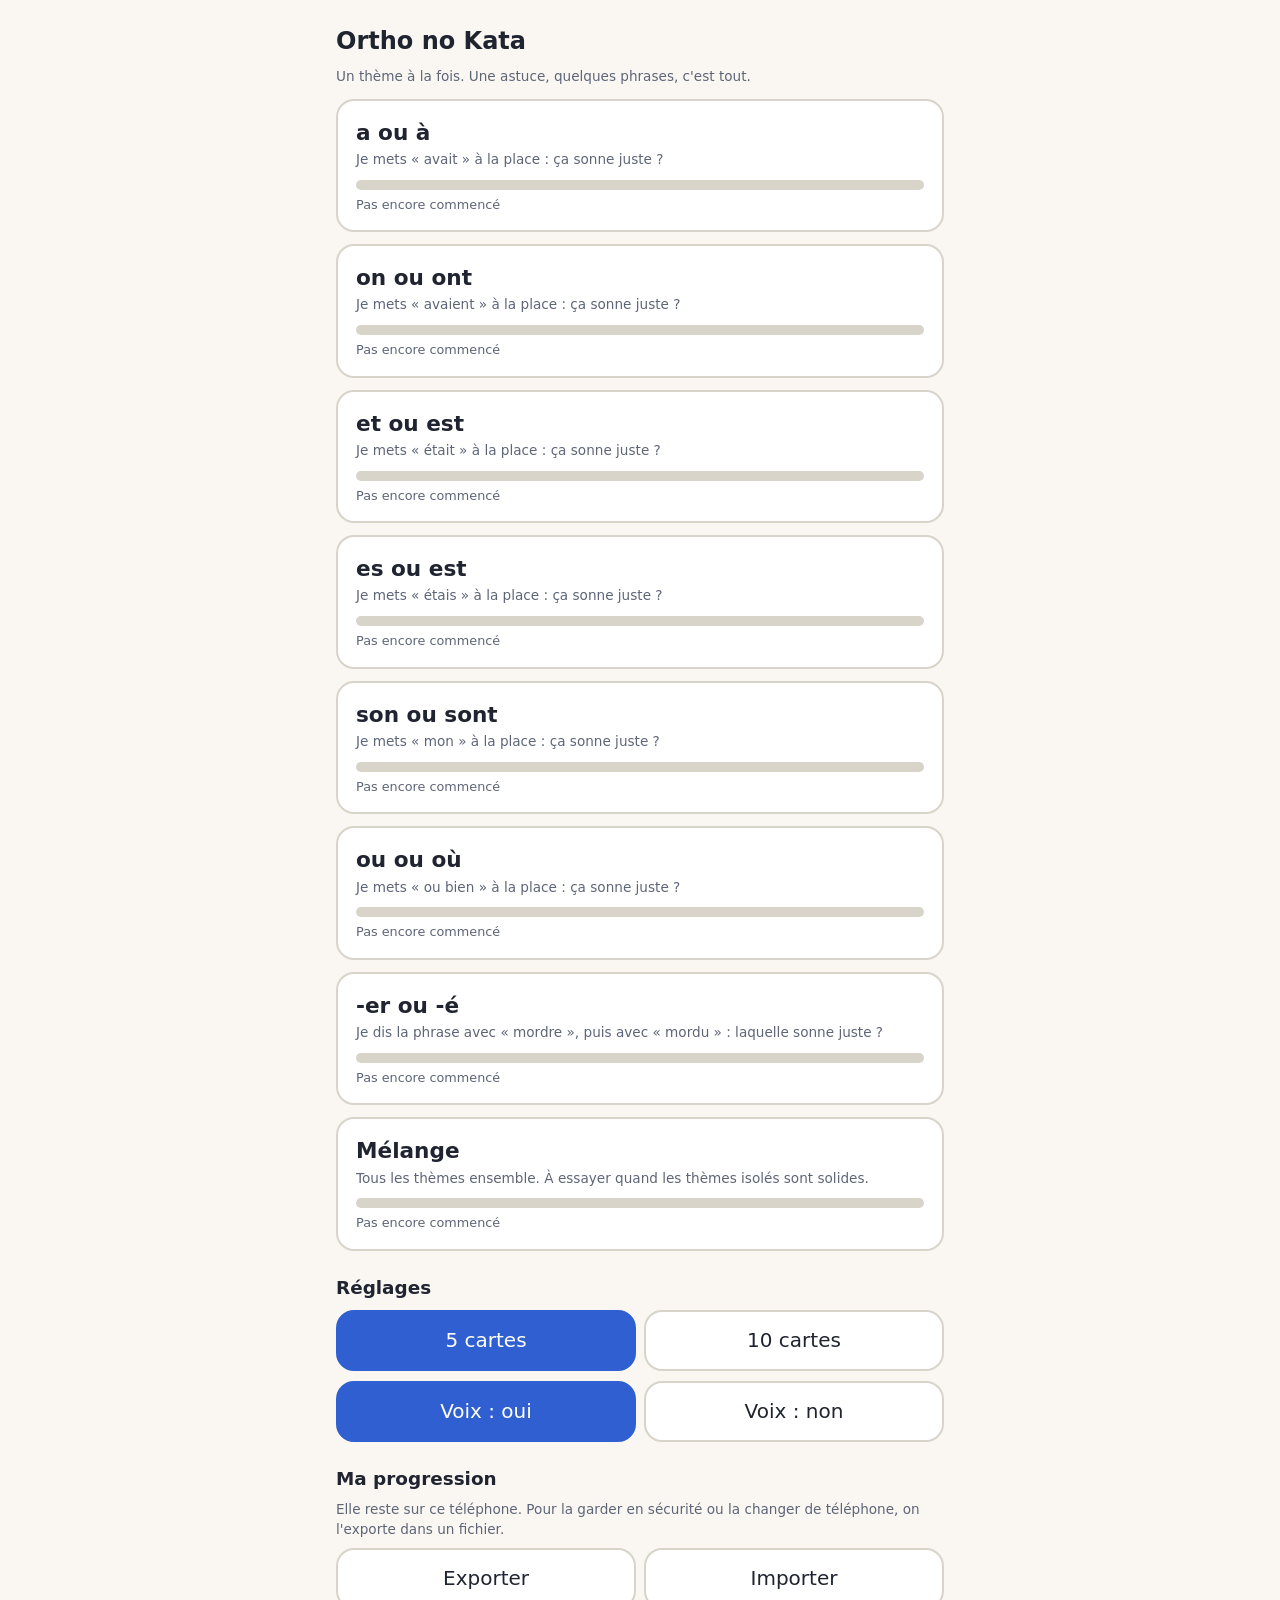
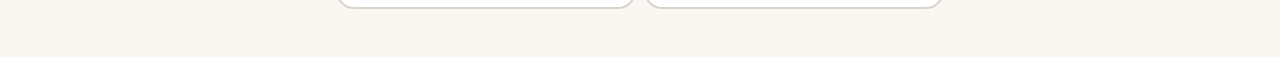
==== index.html @ ea500861 "Déploiement depuis d91f30a" ====
<!doctype html>
<html lang="fr">
<head>
  <meta charset="utf-8">
  <meta name="viewport" content="width=device-width, initial-scale=1, viewport-fit=cover">
  <meta name="theme-color" content="#2f5fd0">
  <title>Ortho no Kata</title>
  <link rel="manifest" href="manifest.json">
  <link rel="icon" href="icons/icon-192.png">
  <link rel="apple-touch-icon" href="icons/icon-192.png">
  <link rel="stylesheet" href="style.css">
</head>
<body>
  <div class="bandeau" id="maj" role="status"><span>Nouvelle version disponible</span><button type="button">Mettre à jour</button></div>
  <main id="app"><p>Chargement…</p></main>
  <script src="dom.js"></script>
  <script src="shared.js"></script>
  <script src="rules.js"></script>
  <script src="duel-model.js"></script>
  <script src="menu.js"></script>
  <script src="pwa.js"></script>
</body>
</html>
---- style.css ----
/* Ortho no Kata : styles communs. Mobile d'abord, gros boutons, peu de texte. */
:root {
  --fond: #faf7f2;
  --carte: #ffffff;
  --texte: #1f2430;
  --discret: #5d6577;
  --accent: #2f5fd0;
  --accent-fonce: #2449a6;
  --juste: #1f8f4e;
  --juste-fond: #e3f5ea;
  --revoir: #b8570b;
  --revoir-fond: #fdeedd;
  --bord: #d9d4ca;
  --rayon: 18px;
}
@media (prefers-color-scheme: dark) {
  :root {
    --fond: #14171f; --carte: #1e2330; --texte: #eef0f5; --discret: #a3abbd;
    --accent: #7ea2ff; --accent-fonce: #a7bfff; --juste: #5fd391; --juste-fond: #173826;
    --revoir: #ffb066; --revoir-fond: #3b2713; --bord: #343b4d;
  }
}
* { box-sizing: border-box; }
html { -webkit-text-size-adjust: 100%; }
body {
  margin: 0; background: var(--fond); color: var(--texte);
  font: 20px/1.45 system-ui, -apple-system, "Segoe UI", Roboto, sans-serif;
  min-height: 100vh; min-height: 100dvh;
}
main { max-width: 640px; margin: 0 auto; padding: 16px 16px 40px; }
h1 { font-size: 1.5rem; margin: 8px 0 4px; }
h2 { font-size: 1.15rem; margin: 24px 0 8px; }
p { margin: 8px 0; }
.discret { color: var(--discret); font-size: .85rem; }
button, .bouton {
  font: inherit; cursor: pointer; border-radius: var(--rayon); border: 2px solid var(--bord);
  background: var(--carte); color: var(--texte); padding: 14px 18px; min-height: 56px;
  text-align: center; text-decoration: none; display: inline-flex; align-items: center; justify-content: center;
}
button:focus-visible, .bouton:focus-visible, a:focus-visible { outline: 3px solid var(--accent); outline-offset: 2px; }
.principal { background: var(--accent); border-color: var(--accent); color: #fff; font-weight: 600; }
.principal:active { background: var(--accent-fonce); }
.entete { display: flex; align-items: center; justify-content: space-between; gap: 8px; }
.retour { min-height: 44px; padding: 8px 14px; font-size: .9rem; }
.bandeau {
  position: sticky; top: 0; z-index: 5; display: none; gap: 12px; align-items: center; justify-content: space-between;
  background: var(--accent); color: #fff; padding: 10px 16px; font-size: .9rem;
}
.bandeau.visible { display: flex; }
.bandeau button { min-height: 40px; padding: 6px 14px; background: #fff; color: var(--accent-fonce); border: 0; font-weight: 600; }

/* Menu */
.themes { display: grid; gap: 12px; margin-top: 12px; }
.theme {
  display: block; width: 100%; text-align: left; padding: 16px 18px; background: var(--carte);
  border: 2px solid var(--bord); border-radius: var(--rayon); color: inherit; text-decoration: none;
}
.theme:active { border-color: var(--accent); }
.theme .nom { font-size: 1.35rem; font-weight: 700; }
.theme .astuce { color: var(--discret); font-size: .85rem; margin: 2px 0 10px; }
.barre { height: 10px; background: var(--bord); border-radius: 999px; overflow: hidden; }
.barre > i { display: block; height: 100%; background: var(--juste); }
.theme .etat { font-size: .8rem; color: var(--discret); margin-top: 6px; }
.reglages { display: grid; gap: 10px; margin-top: 8px; }
.ligne { display: flex; gap: 8px; flex-wrap: wrap; align-items: center; }
.ligne button { flex: 1 1 120px; }
.choix.actif { border-color: var(--accent); background: var(--accent); color: #fff; }

/* Duel */
.jeu { display: grid; gap: 16px; }
.points { display: flex; gap: 8px; justify-content: center; margin: 6px 0 2px; }
.points i { width: 14px; height: 14px; border-radius: 50%; background: var(--bord); }
.points i.fait { background: var(--accent); }
.points i.courant { outline: 3px solid var(--accent); outline-offset: 2px; }
.theme-titre { text-align: center; font-weight: 700; font-size: 1.1rem; color: var(--accent); }
.phrase {
  background: var(--carte); border: 2px solid var(--bord); border-radius: var(--rayon);
  padding: 22px 18px; font-size: 1.6rem; line-height: 1.4; text-align: center;
}
.trou { display: inline-block; min-width: 2.2em; border-bottom: 4px solid var(--accent); }
.mot-juste { font-weight: 800; color: var(--juste); }
.consigne { text-align: center; color: var(--discret); font-size: .95rem; }
.temoin { text-align: center; font-size: 1.3rem; font-style: italic; padding: 4px 8px; }
.temoin b { color: var(--accent); font-style: normal; }
.reponses { display: grid; gap: 12px; }
.reponses.deux { grid-template-columns: 1fr 1fr; }
.reponses button { font-size: 1.15rem; min-height: 72px; }
.reponses.choisir button { font-size: 1.2rem; line-height: 1.35; }
.reponses button.juste { background: var(--juste-fond); border-color: var(--juste); color: var(--juste); font-weight: 700; }
.reponses button.autre { background: var(--revoir-fond); border-color: var(--revoir); color: var(--revoir); }
.reponses button:disabled { cursor: default; opacity: 1; }
.retour-info { border-radius: var(--rayon); padding: 14px 16px; text-align: center; }
.retour-info.juste { background: var(--juste-fond); color: var(--juste); }
.retour-info.revoir { background: var(--revoir-fond); color: var(--revoir); }
.retour-info strong { display: block; font-size: 1.15rem; }
.retour-info .regle { color: var(--texte); font-size: .9rem; margin-top: 6px; }
.actions { display: grid; gap: 10px; }
.voix { min-height: 44px; font-size: .9rem; padding: 6px 14px; justify-self: center; }

/* Bilan */
.bilan { text-align: center; display: grid; gap: 14px; }
.bilan .gros { font-size: 2.4rem; font-weight: 800; color: var(--accent); }
.revoir-liste { text-align: left; background: var(--revoir-fond); border-radius: var(--rayon); padding: 12px 16px; }
.revoir-liste ul { margin: 6px 0 0; padding-left: 20px; }
@media (prefers-reduced-motion: no-preference) {
  .reponses button, .theme { transition: background .15s, border-color .15s; }
}
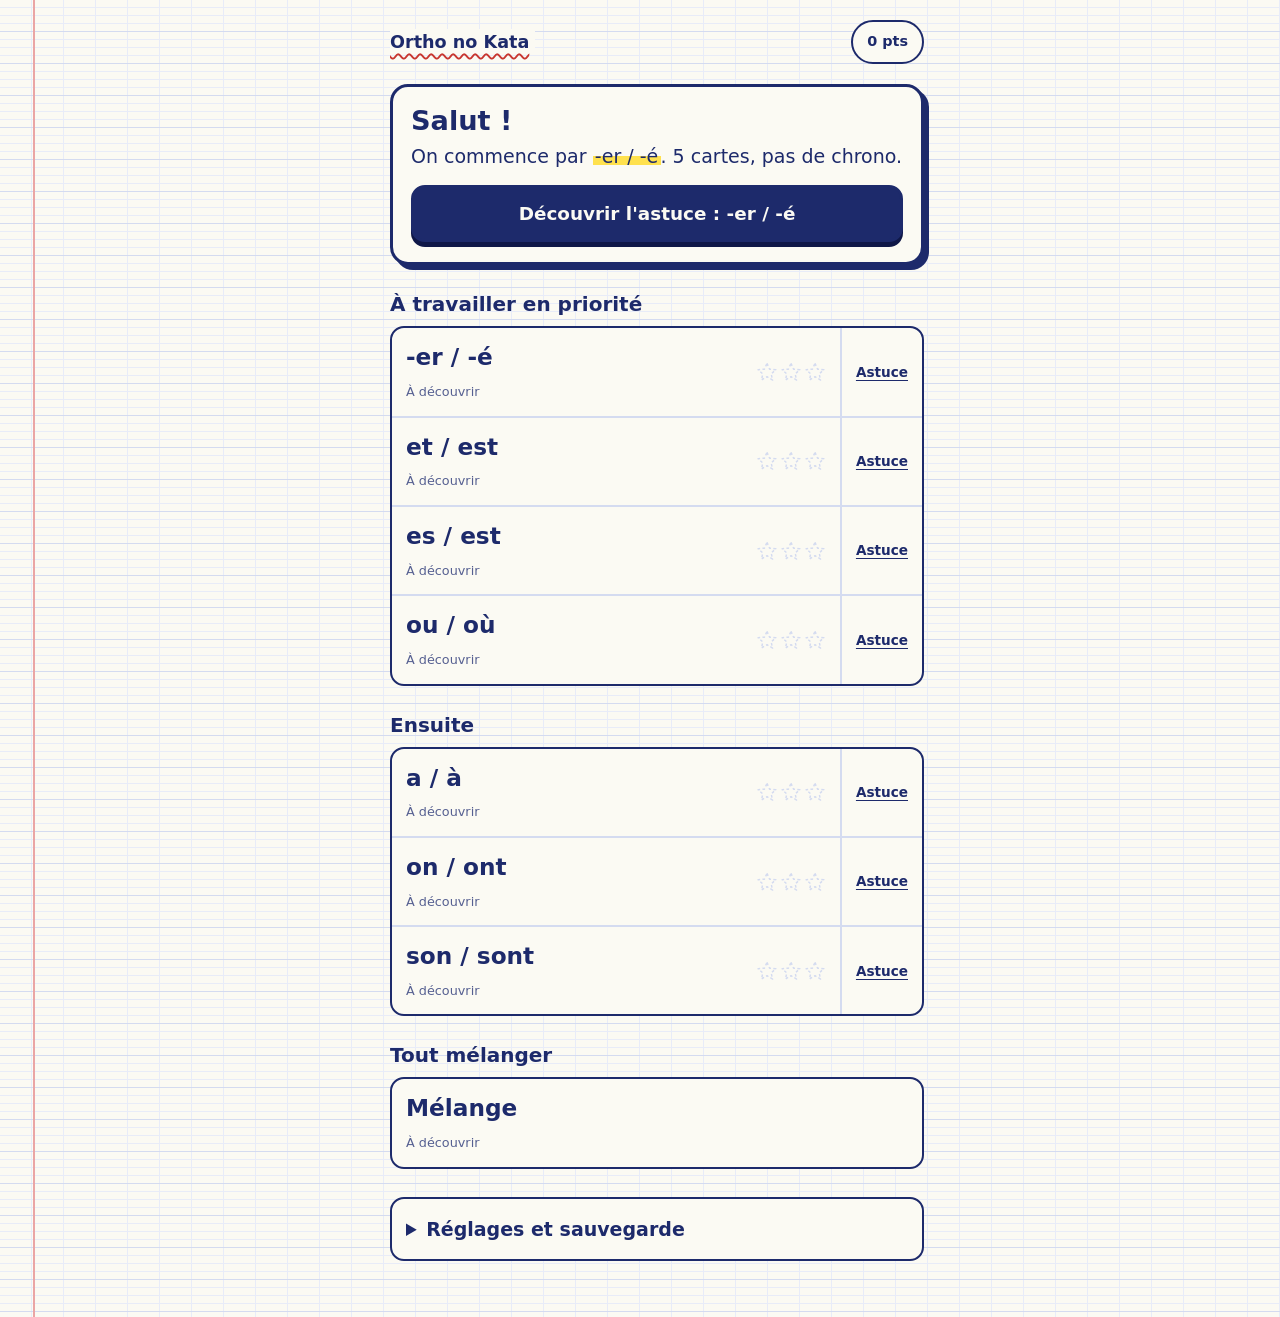
==== commit 1522386d: "Déploiement depuis 11dee62" ====
--- a/index.html
+++ b/index.html
@@ -3,7 +3,7 @@
 <head>
   <meta charset="utf-8">
   <meta name="viewport" content="width=device-width, initial-scale=1, viewport-fit=cover">
-  <meta name="theme-color" content="#2f5fd0">
+  <meta name="theme-color" content="#1d2a6b">
   <title>Ortho no Kata</title>
   <link rel="manifest" href="manifest.json">
   <link rel="icon" href="icons/icon-192.png">
--- a/style.css
+++ b/style.css
@@ -1,107 +1,189 @@
-/* Ortho no Kata : styles communs. Mobile d'abord, gros boutons, peu de texte. */
+/* Ortho no Kata : habillage « cahier d'école ».
+   Papier à carreaux Seyès, encre bleue, stylo vert pour ce qui est juste, stylo rouge pour
+   ce qui est à revoir, surligneur jaune pour le mot-témoin, tampon pour les scores. */
 :root {
-  --fond: #faf7f2;
-  --carte: #ffffff;
-  --texte: #1f2430;
-  --discret: #5d6577;
-  --accent: #2f5fd0;
-  --accent-fonce: #2449a6;
-  --juste: #1f8f4e;
-  --juste-fond: #e3f5ea;
-  --revoir: #b8570b;
-  --revoir-fond: #fdeedd;
-  --bord: #d9d4ca;
-  --rayon: 18px;
+  --papier: #fbfaf3;
+  --carreau: #d4dbf0;
+  --carreau-fin: #e8ecf8;
+  --marge: #eaa5a5;
+  --encre: #1d2a6b;
+  --encre-douce: #566091;
+  --vert: #168257;
+  --vert-fond: #e0f3e8;
+  --rouge: #c8362f;
+  --rouge-fond: #fce8e3;
+  --surligneur: #ffe14d;
+  --ombre: #0f1747;
+  --corps: system-ui, -apple-system, "Segoe UI", Roboto, sans-serif;
+  --titre: ui-rounded, "SF Pro Rounded", "Avenir Next Rounded", "Nunito", system-ui, sans-serif;
 }
 @media (prefers-color-scheme: dark) {
   :root {
-    --fond: #14171f; --carte: #1e2330; --texte: #eef0f5; --discret: #a3abbd;
-    --accent: #7ea2ff; --accent-fonce: #a7bfff; --juste: #5fd391; --juste-fond: #173826;
-    --revoir: #ffb066; --revoir-fond: #3b2713; --bord: #343b4d;
+    --papier: #171c30; --carreau: #2a3358; --carreau-fin: #1f2644; --marge: #7b4150;
+    --encre: #e9edff; --encre-douce: #a9b3dc; --vert: #62d49b; --vert-fond: #153a2b;
+    --rouge: #ff8f80; --rouge-fond: #432320; --surligneur: #6e5e00; --ombre: #000;
   }
 }
 * { box-sizing: border-box; }
 html { -webkit-text-size-adjust: 100%; }
 body {
-  margin: 0; background: var(--fond); color: var(--texte);
-  font: 20px/1.45 system-ui, -apple-system, "Segoe UI", Roboto, sans-serif;
+  margin: 0; color: var(--encre); font: 19px/1.5 var(--corps);
   min-height: 100vh; min-height: 100dvh;
+  background-color: var(--papier);
+  /* marge rouge, gros carreaux, petits carreaux : le papier Seyès */
+  background-image:
+    linear-gradient(to right, transparent 33px, var(--marge) 33px, var(--marge) 35px, transparent 35px),
+    repeating-linear-gradient(to bottom, transparent 0 31px, var(--carreau) 31px 32px),
+    repeating-linear-gradient(to right, transparent 0 31px, var(--carreau-fin) 31px 32px),
+    repeating-linear-gradient(to bottom, transparent 0 7px, var(--carreau-fin) 7px 8px);
 }
-main { max-width: 640px; margin: 0 auto; padding: 16px 16px 40px; }
-h1 { font-size: 1.5rem; margin: 8px 0 4px; }
-h2 { font-size: 1.15rem; margin: 24px 0 8px; }
+main { max-width: 600px; margin: 0 auto; padding: 18px 16px 56px 50px; }
+h1, h2, h3 { font-family: var(--titre); line-height: 1.15; margin: 0; }
+h1 { font-size: 2rem; font-weight: 800; }
+h2 { font-size: 1.25rem; font-weight: 800; margin: 28px 0 10px; }
 p { margin: 8px 0; }
-.discret { color: var(--discret); font-size: .85rem; }
-button, .bouton {
-  font: inherit; cursor: pointer; border-radius: var(--rayon); border: 2px solid var(--bord);
-  background: var(--carte); color: var(--texte); padding: 14px 18px; min-height: 56px;
-  text-align: center; text-decoration: none; display: inline-flex; align-items: center; justify-content: center;
+a { color: inherit; }
+.discret { color: var(--encre-douce); font-size: .88rem; }
+.papier { background: var(--papier); }   /* pour masquer les carreaux derrière un texte */
+
+/* Titre : souligné au stylo rouge, comme une correction */
+.logo {
+  font-family: var(--titre); font-weight: 800; font-size: 1.1rem; text-decoration: underline wavy var(--rouge);
+  text-decoration-thickness: 2px; text-underline-offset: 5px; background: var(--papier); padding: 0 6px 0 0;
 }
-button:focus-visible, .bouton:focus-visible, a:focus-visible { outline: 3px solid var(--accent); outline-offset: 2px; }
-.principal { background: var(--accent); border-color: var(--accent); color: #fff; font-weight: 600; }
-.principal:active { background: var(--accent-fonce); }
-.entete { display: flex; align-items: center; justify-content: space-between; gap: 8px; }
-.retour { min-height: 44px; padding: 8px 14px; font-size: .9rem; }
-.bandeau {
-  position: sticky; top: 0; z-index: 5; display: none; gap: 12px; align-items: center; justify-content: space-between;
-  background: var(--accent); color: #fff; padding: 10px 16px; font-size: .9rem;
+.haut { display: flex; align-items: center; justify-content: space-between; gap: 12px; min-height: 48px; }
+.pastille {
+  display: inline-flex; align-items: center; gap: 8px; text-decoration: none; background: var(--papier);
+  border: 2px solid var(--encre); border-radius: 999px; padding: 6px 14px; font-weight: 700; font-size: .9rem; min-height: 44px;
 }
+
+/* Boutons */
+button, .bouton { font: inherit; cursor: pointer; color: var(--encre); -webkit-tap-highlight-color: transparent; }
+.bouton, button.bouton {
+  display: inline-flex; align-items: center; justify-content: center; text-align: center; text-decoration: none;
+  min-height: 56px; padding: 12px 20px; border: 3px solid var(--encre); border-radius: 14px; background: var(--papier);
+  font-weight: 700; font-family: var(--titre);
+}
+.bouton.principal { background: var(--encre); color: var(--papier); box-shadow: 0 5px 0 var(--ombre); }
+.bouton.principal:active { transform: translateY(4px); box-shadow: 0 1px 0 var(--ombre); }
+.bouton.large { width: 100%; font-size: 1.15rem; }
+.bouton.petit { min-height: 44px; padding: 6px 14px; font-size: .9rem; border-width: 2px; }
+.bouton:focus-visible, a:focus-visible, button:focus-visible, input:focus-visible { outline: 4px solid var(--surligneur); outline-offset: 2px; box-shadow: 0 0 0 7px var(--encre); }
+.actions { display: grid; gap: 12px; margin-top: 18px; }
+
+/* Accueil : l'invitation */
+.invitation { margin-top: 18px; background: var(--papier); border: 3px solid var(--encre); border-radius: 18px; padding: 18px 18px 20px; box-shadow: 5px 5px 0 var(--encre); }
+.invitation h1 { font-size: 1.7rem; }
+.invitation p { margin: 6px 0 14px; }
+.surligne { background: linear-gradient(transparent 52%, var(--surligneur) 52% 92%, transparent 92%); padding: 0 .12em; }
+
+/* Liste de thèmes : des lignes de cahier, pas des cartes */
+.liste { list-style: none; margin: 0; padding: 0; background: var(--papier); border-radius: 14px; border: 2px solid var(--encre); overflow: hidden; }
+.liste li { display: flex; align-items: stretch; border-top: 2px solid var(--carreau); }
+.liste li:first-child { border-top: 0; }
+.ligne-theme { flex: 1; display: flex; align-items: center; justify-content: space-between; gap: 10px; padding: 12px 14px; min-height: 68px; text-decoration: none; }
+.ligne-theme:active { background: var(--surligneur); }
+.nom-theme { font-family: var(--titre); font-weight: 800; font-size: 1.45rem; }
+.etat { font-size: .8rem; color: var(--encre-douce); }
+.astuce-lien { display: flex; align-items: center; padding: 0 14px; border-left: 2px solid var(--carreau); font-size: .85rem; font-weight: 700; text-decoration: underline; text-underline-offset: 3px; }
+.etoiles { display: inline-flex; gap: 2px; flex: none; }
+.etoiles svg { width: 22px; height: 22px; }
+.etoile-pleine { fill: var(--surligneur); stroke: var(--encre); stroke-width: 1.6; stroke-linejoin: round; }
+.etoile-vide { fill: none; stroke: var(--carreau); stroke-width: 1.6; stroke-dasharray: 3 2.5; stroke-linejoin: round; }
+@media (prefers-color-scheme: dark) { .etoile-vide { stroke: var(--encre-douce); } .etoile-pleine { fill: #ffd84a; } }
+
+/* Réglages */
+details { margin-top: 28px; background: var(--papier); border: 2px solid var(--encre); border-radius: 14px; padding: 4px 14px; }
+summary { cursor: pointer; font-family: var(--titre); font-weight: 800; padding: 12px 0; min-height: 48px; }
+.reglages { display: grid; gap: 12px; padding: 4px 0 14px; }
+.ligne { display: flex; gap: 8px; flex-wrap: wrap; align-items: center; }
+.ligne .bouton { flex: 1 1 110px; }
+.bouton.actif { background: var(--encre); color: var(--papier); }
+input[type="text"] { font: inherit; width: 100%; padding: 12px 14px; border: 2px solid var(--encre); border-radius: 12px; background: var(--papier); color: var(--encre); min-height: 48px; }
+label { font-weight: 700; font-size: .9rem; }
+
+/* Leçon */
+.lecon { display: grid; gap: 18px; margin-top: 12px; }
+.bloc { background: var(--papier); border: 2px solid var(--encre); border-radius: 14px; padding: 14px 16px; }
+.bloc h2 { margin: 0 0 8px; font-size: 1.05rem; }
+.gros-mot { font-family: var(--titre); font-weight: 800; font-size: 1.7rem; line-height: 1.3; }
+.regle { display: grid; gap: 10px; margin-top: 10px; }
+.resultat-regle { display: flex; align-items: center; gap: 12px; padding: 10px 12px; border-radius: 12px; border: 2px solid; }
+.resultat-regle.oui { border-color: var(--vert); background: var(--vert-fond); }
+.resultat-regle.non { border-color: var(--rouge); background: var(--rouge-fond); }
+.resultat-regle .mot { margin-left: auto; font-family: var(--titre); font-weight: 800; font-size: 1.5rem; }
+.note { border-left: 6px solid var(--surligneur); padding: 6px 12px; background: var(--papier); font-weight: 700; }
+.exemple { padding: 10px 0; border-top: 2px dashed var(--carreau); }
+.exemple:first-of-type { border-top: 0; }
+.exemple .phrase-ex { font-size: 1.15rem; }
+.test { display: flex; gap: 10px; align-items: baseline; margin: 6px 0; font-size: 1.1rem; }
+.marque { flex: none; font-weight: 900; width: 1.4em; text-align: center; }
+.marque.oui { color: var(--vert); }
+.marque.non { color: var(--rouge); }
+
+/* Jeu */
+.progres { display: flex; align-items: center; gap: 6px; margin: 4px 0 2px; background: var(--papier); padding: 4px 8px; border-radius: 999px; width: fit-content; }
+.progres i { width: 16px; height: 16px; border-radius: 50%; border: 2px solid var(--encre); }
+.progres i.fait { background: var(--encre); }
+.progres i.courant { background: var(--surligneur); }
+.theme-courant { font-family: var(--titre); font-weight: 800; font-size: 1.05rem; margin: 10px 0 6px; }
+.theme-courant span { background: var(--papier); padding: 0 6px 0 0; }
+.phrase {
+  background: var(--papier); border: 3px solid var(--encre); border-radius: 16px; padding: 26px 16px;
+  font-family: var(--titre); font-weight: 700; font-size: 1.75rem; line-height: 1.5; text-align: center; box-shadow: 5px 5px 0 var(--encre);
+}
+.trou { display: inline-block; min-width: 2.4em; border-bottom: 4px solid var(--encre); margin: 0 .1em; }
+.bonne-reponse { color: var(--vert); position: relative; white-space: nowrap; }
+.bonne-reponse::after {
+  content: ""; position: absolute; left: 0; right: 0; bottom: -4px; height: 5px; border-radius: 3px; background: var(--vert);
+  transform-origin: left; animation: trait .45s ease-out both;
+}
+@keyframes trait { from { transform: scaleX(0); } to { transform: scaleX(1); } }
+.choix { display: grid; grid-template-columns: 1fr 1fr; gap: 14px; margin-top: 22px; }
+.choix .bouton { min-height: 84px; font-size: 2rem; font-weight: 800; border-radius: 16px; box-shadow: 0 5px 0 var(--encre); }
+.choix .bouton:active:not(:disabled) { transform: translateY(4px); box-shadow: 0 1px 0 var(--encre); }
+.choix .bouton:disabled { cursor: default; box-shadow: none; transform: translateY(3px); opacity: 1; }
+.choix .bouton.juste { background: var(--vert-fond); border-color: var(--vert); color: var(--vert); }
+.choix .bouton.rate { background: var(--rouge-fond); border-color: var(--rouge); color: var(--rouge); }
+.pouce { margin-top: 18px; display: flex; justify-content: center; }
+.coup-de-pouce { margin-top: 14px; }
+.verdict { margin-top: 20px; border-radius: 16px; padding: 14px 16px; border: 3px solid; background: var(--papier); }
+.verdict.juste { border-color: var(--vert); }
+.verdict.rate { border-color: var(--rouge); }
+.verdict h2 { margin: 0 0 6px; font-size: 1.5rem; }
+.verdict.juste h2 { color: var(--vert); }
+.verdict.rate h2 { color: var(--rouge); }
+.verdict .conclusion { font-weight: 700; }
+
+/* Bilan : le tampon */
+.bilan { display: grid; gap: 16px; margin-top: 10px; justify-items: start; }
+.tampon {
+  display: inline-block; border: 5px solid var(--rouge); color: var(--rouge); border-radius: 14px; padding: 6px 22px;
+  font-family: var(--titre); font-weight: 900; font-size: 3.4rem; line-height: 1.2; transform: rotate(-5deg); background: var(--papier);
+  animation: tampon .5s cubic-bezier(.2, 1.4, .4, 1) both;
+}
+@keyframes tampon { from { transform: rotate(-12deg) scale(1.9); opacity: 0; } to { transform: rotate(-5deg) scale(1); opacity: 1; } }
+.gain { font-family: var(--titre); font-weight: 800; font-size: 1.3rem; background: var(--papier); padding: 0 8px 0 0; }
+.a-revoir { background: var(--papier); border: 2px solid var(--rouge); border-radius: 14px; padding: 10px 16px; width: 100%; }
+.a-revoir ul { margin: 6px 0 0; padding-left: 20px; }
+.bilan .actions { width: 100%; }
+
+/* Scores */
+.chiffres { display: grid; grid-template-columns: repeat(3, 1fr); gap: 10px; margin-top: 14px; }
+.chiffre { background: var(--papier); border: 2px solid var(--encre); border-radius: 14px; padding: 10px 8px; text-align: center; }
+.chiffre b { display: block; font-family: var(--titre); font-size: 1.9rem; line-height: 1.1; }
+.chiffre span { font-size: .78rem; color: var(--encre-douce); }
+.barre { height: 10px; background: var(--carreau); border-radius: 999px; overflow: hidden; margin-top: 6px; }
+.barre > i { display: block; height: 100%; background: var(--vert); }
+.seances { list-style: none; margin: 0; padding: 0; background: var(--papier); border: 2px solid var(--encre); border-radius: 14px; overflow: hidden; }
+.seances li { display: flex; justify-content: space-between; gap: 10px; padding: 10px 14px; border-top: 2px solid var(--carreau); }
+.seances li:first-child { border-top: 0; }
+.vide { background: var(--papier); padding: 10px 14px; border-radius: 12px; border: 2px dashed var(--encre-douce); }
+
+/* Bandeau de mise à jour */
+.bandeau { position: sticky; top: 0; z-index: 5; display: none; gap: 12px; align-items: center; justify-content: space-between; background: var(--encre); color: var(--papier); padding: 10px 16px; font-size: .9rem; }
 .bandeau.visible { display: flex; }
-.bandeau button { min-height: 40px; padding: 6px 14px; background: #fff; color: var(--accent-fonce); border: 0; font-weight: 600; }
+.bandeau button { min-height: 40px; padding: 6px 14px; background: var(--papier); color: var(--encre); border: 0; border-radius: 10px; font-weight: 700; }
 
-/* Menu */
-.themes { display: grid; gap: 12px; margin-top: 12px; }
-.theme {
-  display: block; width: 100%; text-align: left; padding: 16px 18px; background: var(--carte);
-  border: 2px solid var(--bord); border-radius: var(--rayon); color: inherit; text-decoration: none;
-}
-.theme:active { border-color: var(--accent); }
-.theme .nom { font-size: 1.35rem; font-weight: 700; }
-.theme .astuce { color: var(--discret); font-size: .85rem; margin: 2px 0 10px; }
-.barre { height: 10px; background: var(--bord); border-radius: 999px; overflow: hidden; }
-.barre > i { display: block; height: 100%; background: var(--juste); }
-.theme .etat { font-size: .8rem; color: var(--discret); margin-top: 6px; }
-.reglages { display: grid; gap: 10px; margin-top: 8px; }
-.ligne { display: flex; gap: 8px; flex-wrap: wrap; align-items: center; }
-.ligne button { flex: 1 1 120px; }
-.choix.actif { border-color: var(--accent); background: var(--accent); color: #fff; }
-
-/* Duel */
-.jeu { display: grid; gap: 16px; }
-.points { display: flex; gap: 8px; justify-content: center; margin: 6px 0 2px; }
-.points i { width: 14px; height: 14px; border-radius: 50%; background: var(--bord); }
-.points i.fait { background: var(--accent); }
-.points i.courant { outline: 3px solid var(--accent); outline-offset: 2px; }
-.theme-titre { text-align: center; font-weight: 700; font-size: 1.1rem; color: var(--accent); }
-.phrase {
-  background: var(--carte); border: 2px solid var(--bord); border-radius: var(--rayon);
-  padding: 22px 18px; font-size: 1.6rem; line-height: 1.4; text-align: center;
-}
-.trou { display: inline-block; min-width: 2.2em; border-bottom: 4px solid var(--accent); }
-.mot-juste { font-weight: 800; color: var(--juste); }
-.consigne { text-align: center; color: var(--discret); font-size: .95rem; }
-.temoin { text-align: center; font-size: 1.3rem; font-style: italic; padding: 4px 8px; }
-.temoin b { color: var(--accent); font-style: normal; }
-.reponses { display: grid; gap: 12px; }
-.reponses.deux { grid-template-columns: 1fr 1fr; }
-.reponses button { font-size: 1.15rem; min-height: 72px; }
-.reponses.choisir button { font-size: 1.2rem; line-height: 1.35; }
-.reponses button.juste { background: var(--juste-fond); border-color: var(--juste); color: var(--juste); font-weight: 700; }
-.reponses button.autre { background: var(--revoir-fond); border-color: var(--revoir); color: var(--revoir); }
-.reponses button:disabled { cursor: default; opacity: 1; }
-.retour-info { border-radius: var(--rayon); padding: 14px 16px; text-align: center; }
-.retour-info.juste { background: var(--juste-fond); color: var(--juste); }
-.retour-info.revoir { background: var(--revoir-fond); color: var(--revoir); }
-.retour-info strong { display: block; font-size: 1.15rem; }
-.retour-info .regle { color: var(--texte); font-size: .9rem; margin-top: 6px; }
-.actions { display: grid; gap: 10px; }
-.voix { min-height: 44px; font-size: .9rem; padding: 6px 14px; justify-self: center; }
-
-/* Bilan */
-.bilan { text-align: center; display: grid; gap: 14px; }
-.bilan .gros { font-size: 2.4rem; font-weight: 800; color: var(--accent); }
-.revoir-liste { text-align: left; background: var(--revoir-fond); border-radius: var(--rayon); padding: 12px 16px; }
-.revoir-liste ul { margin: 6px 0 0; padding-left: 20px; }
-@media (prefers-reduced-motion: no-preference) {
-  .reponses button, .theme { transition: background .15s, border-color .15s; }
-}
+@media (max-width: 380px) { body { font-size: 18px; } .phrase { font-size: 1.5rem; } .choix .bouton { font-size: 1.7rem; } main { padding-left: 46px; } }
+@media (prefers-reduced-motion: reduce) { .bonne-reponse::after, .tampon { animation: none; } }
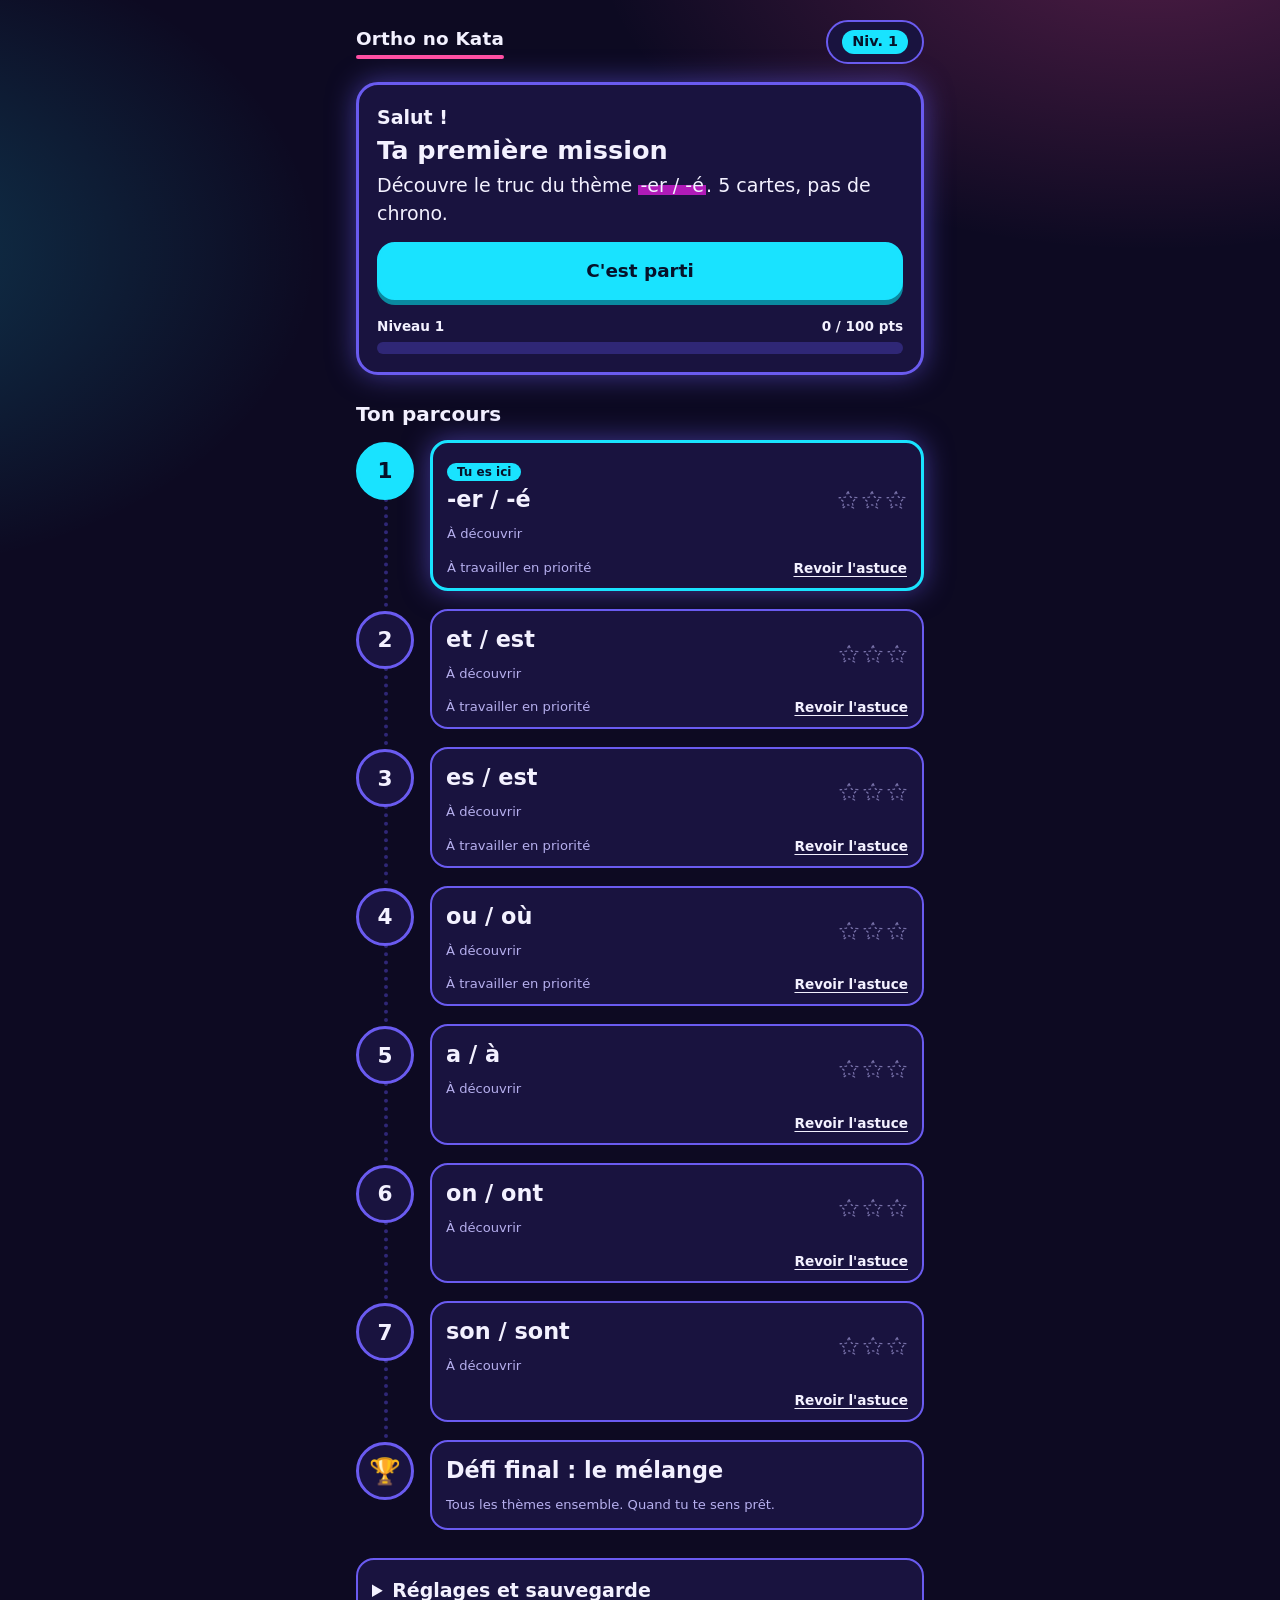
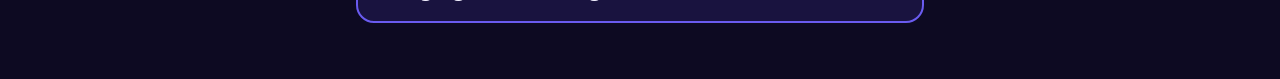
==== commit 7ab74258: "Déploiement depuis b5ace75" ====
--- a/index.html
+++ b/index.html
@@ -3,11 +3,12 @@
 <head>
   <meta charset="utf-8">
   <meta name="viewport" content="width=device-width, initial-scale=1, viewport-fit=cover">
-  <meta name="theme-color" content="#1d2a6b">
+  <meta name="theme-color" content="#0d0a22">
   <title>Ortho no Kata</title>
   <link rel="manifest" href="manifest.json">
   <link rel="icon" href="icons/icon-192.png">
   <link rel="apple-touch-icon" href="icons/icon-192.png">
+  <script src="theme.js"></script>
   <link rel="stylesheet" href="style.css">
 </head>
 <body>
--- a/style.css
+++ b/style.css
@@ -1,119 +1,168 @@
-/* Ortho no Kata : habillage « cahier d'école ».
-   Papier à carreaux Seyès, encre bleue, stylo vert pour ce qui est juste, stylo rouge pour
-   ce qui est à revoir, surligneur jaune pour le mot-témoin, tampon pour les scores. */
-:root {
-  --papier: #fbfaf3;
-  --carreau: #d4dbf0;
-  --carreau-fin: #e8ecf8;
-  --marge: #eaa5a5;
-  --encre: #1d2a6b;
-  --encre-douce: #566091;
-  --vert: #168257;
-  --vert-fond: #e0f3e8;
-  --rouge: #c8362f;
-  --rouge-fond: #fce8e3;
-  --surligneur: #ffe14d;
-  --ombre: #0f1747;
-  --corps: system-ui, -apple-system, "Segoe UI", Roboto, sans-serif;
-  --titre: ui-rounded, "SF Pro Rounded", "Avenir Next Rounded", "Nunito", system-ui, sans-serif;
-}
-@media (prefers-color-scheme: dark) {
-  :root {
-    --papier: #171c30; --carreau: #2a3358; --carreau-fin: #1f2644; --marge: #7b4150;
-    --encre: #e9edff; --encre-douce: #a9b3dc; --vert: #62d49b; --vert-fond: #153a2b;
-    --rouge: #ff8f80; --rouge-fond: #432320; --surligneur: #6e5e00; --ombre: #000;
-  }
-}
+/* Ortho no Kata : habillage à ambiances (arcade, sport, dojo).
+   Toutes les couleurs et formes passent par des variables : une ambiance = un bloc de variables.
+   Vocabulaire des variables :
+     --papier  = surface des cartes et des boutons     --fond = fond de la page
+     --encre   = texte                                  --bord = contours
+     --accent  = bouton principal, étape en cours       --vert / --rouge = juste / à revoir
+     --surligneur = mot-témoin mis en évidence          --etoile = étoiles gagnées            */
+
+/* ── Ambiance 1 : arcade (par défaut) : nuit, néons, jeu vidéo ────────────── */
+:root, :root[data-theme="arcade"] {
+  --fond: #0d0a22;
+  --fond-image: radial-gradient(900px 520px at 90% -8%, rgba(255, 79, 163, .28), transparent 62%),
+                radial-gradient(760px 520px at -12% 28%, rgba(25, 227, 255, .2), transparent 62%);
+  --papier: #19133f; --encre: #f3f1ff; --encre-douce: #b6afee;
+  --bord: #6a5bf0; --bord-doux: #2f2776;
+  --accent: #19e3ff; --accent-texte: #06122a; --accent-ombre: #0a8aa0;
+  --vert: #45f5a3; --vert-fond: #0f3a34; --rouge: #ff7096; --rouge-fond: #3f1233;
+  --surligneur: #b01bb8; --etoile: #ffd23f; --tampon: #ff4fa3; --tampon-rot: -3deg;
+  --titre: ui-rounded, "SF Pro Rounded", "Arial Rounded MT Bold", "Trebuchet MS", system-ui, sans-serif;
+  --titre-style: normal; --titre-poids: 800;
+  --rayon: 18px; --epais: 3px;
+  --ombre-carte: 0 0 28px rgba(106, 91, 240, .55);
+  --ombre-bouton: 0 5px 0 var(--bord);
+}
+
+/* ── Ambiance 2 : sport : clair, franc, orange et bleu nuit ───────────────── */
+:root[data-theme="sport"] {
+  --fond: #edf2fa;
+  --fond-image: repeating-linear-gradient(135deg, transparent 0 24px, rgba(15, 27, 45, .045) 24px 48px);
+  --papier: #ffffff; --encre: #0f1b2d; --encre-douce: #51607a;
+  --bord: #0f1b2d; --bord-doux: #d3dcee;
+  --accent: #ff5a1f; --accent-texte: #ffffff; --accent-ombre: #a83408;
+  --vert: #0a8f50; --vert-fond: #dcf5e8; --rouge: #dc2038; --rouge-fond: #fde6e9;
+  --surligneur: #ffe14d; --etoile: #ffc21a; --tampon: #dc2038; --tampon-rot: -4deg;
+  --titre: "Arial Black", "Helvetica Neue", Impact, system-ui, sans-serif;
+  --titre-style: italic; --titre-poids: 900;
+  --rayon: 10px; --epais: 3px;
+  --ombre-carte: 5px 5px 0 var(--bord);
+  --ombre-bouton: 0 5px 0 var(--bord);
+}
+
+/* ── Ambiance 3 : dojo : calme, encre noire et sceau vermillon ───────────── */
+:root[data-theme="dojo"] {
+  --fond: #f2eee3; --fond-image: none;
+  --papier: #faf7ef; --encre: #16120f; --encre-douce: #675f55;
+  --bord: #16120f; --bord-doux: #ddd5c4;
+  --accent: #16120f; --accent-texte: #f2eee3; --accent-ombre: #000000;
+  --vert: #2a6a49; --vert-fond: #e1eee6; --rouge: #b03a22; --rouge-fond: #f6e3dd;
+  --surligneur: #ecd2a8; --etoile: #d7262b; --tampon: #d7262b; --tampon-rot: -6deg;
+  --titre: "Hiragino Mincho ProN", "Yu Mincho", "Noto Serif JP", Georgia, serif;
+  --titre-style: normal; --titre-poids: 700;
+  --rayon: 4px; --epais: 2px;
+  --ombre-carte: none;
+  --ombre-bouton: 0 3px 0 var(--bord);
+}
+
+:root { --corps: system-ui, -apple-system, "Segoe UI", Roboto, sans-serif; }
+
 * { box-sizing: border-box; }
 html { -webkit-text-size-adjust: 100%; }
 body {
   margin: 0; color: var(--encre); font: 19px/1.5 var(--corps);
   min-height: 100vh; min-height: 100dvh;
-  background-color: var(--papier);
-  /* marge rouge, gros carreaux, petits carreaux : le papier Seyès */
-  background-image:
-    linear-gradient(to right, transparent 33px, var(--marge) 33px, var(--marge) 35px, transparent 35px),
-    repeating-linear-gradient(to bottom, transparent 0 31px, var(--carreau) 31px 32px),
-    repeating-linear-gradient(to right, transparent 0 31px, var(--carreau-fin) 31px 32px),
-    repeating-linear-gradient(to bottom, transparent 0 7px, var(--carreau-fin) 7px 8px);
-}
-main { max-width: 600px; margin: 0 auto; padding: 18px 16px 56px 50px; }
-h1, h2, h3 { font-family: var(--titre); line-height: 1.15; margin: 0; }
-h1 { font-size: 2rem; font-weight: 800; }
-h2 { font-size: 1.25rem; font-weight: 800; margin: 28px 0 10px; }
+  background-color: var(--fond); background-image: var(--fond-image); background-attachment: fixed;
+}
+main { max-width: 600px; margin: 0 auto; padding: 18px 16px 56px; }
+h1, h2, h3 { font-family: var(--titre); font-style: var(--titre-style); font-weight: var(--titre-poids); line-height: 1.15; margin: 0; }
+h1 { font-size: 2rem; }
+h2 { font-size: 1.25rem; margin: 28px 0 10px; }
 p { margin: 8px 0; }
 a { color: inherit; }
 .discret { color: var(--encre-douce); font-size: .88rem; }
-.papier { background: var(--papier); }   /* pour masquer les carreaux derrière un texte */
-
-/* Titre : souligné au stylo rouge, comme une correction */
-.logo {
-  font-family: var(--titre); font-weight: 800; font-size: 1.1rem; text-decoration: underline wavy var(--rouge);
-  text-decoration-thickness: 2px; text-underline-offset: 5px; background: var(--papier); padding: 0 6px 0 0;
-}
+
+.logo { font-family: var(--titre); font-style: var(--titre-style); font-weight: var(--titre-poids); font-size: 1.15rem; letter-spacing: .01em; }
+.logo::after { content: ""; display: block; height: 4px; margin-top: 3px; border-radius: 2px; background: var(--tampon); }
 .haut { display: flex; align-items: center; justify-content: space-between; gap: 12px; min-height: 48px; }
 .pastille {
-  display: inline-flex; align-items: center; gap: 8px; text-decoration: none; background: var(--papier);
-  border: 2px solid var(--encre); border-radius: 999px; padding: 6px 14px; font-weight: 700; font-size: .9rem; min-height: 44px;
-}
+  display: inline-flex; align-items: center; gap: 10px; text-decoration: none; background: var(--papier);
+  border: 2px solid var(--bord); border-radius: 999px; padding: 6px 14px; font-weight: 700; font-size: .9rem; min-height: 44px;
+}
+.pastille .niveau-puce { background: var(--accent); color: var(--accent-texte); border-radius: 999px; padding: 1px 10px; font-weight: 800; }
 
 /* Boutons */
 button, .bouton { font: inherit; cursor: pointer; color: var(--encre); -webkit-tap-highlight-color: transparent; }
 .bouton, button.bouton {
   display: inline-flex; align-items: center; justify-content: center; text-align: center; text-decoration: none;
-  min-height: 56px; padding: 12px 20px; border: 3px solid var(--encre); border-radius: 14px; background: var(--papier);
-  font-weight: 700; font-family: var(--titre);
-}
-.bouton.principal { background: var(--encre); color: var(--papier); box-shadow: 0 5px 0 var(--ombre); }
-.bouton.principal:active { transform: translateY(4px); box-shadow: 0 1px 0 var(--ombre); }
+  min-height: 56px; padding: 12px 20px; border: var(--epais) solid var(--bord); border-radius: var(--rayon); background: var(--papier);
+  font-weight: 700; font-family: var(--titre); font-style: var(--titre-style);
+}
+.bouton.principal { background: var(--accent); color: var(--accent-texte); border-color: var(--accent); box-shadow: 0 5px 0 var(--accent-ombre); }
+.bouton.principal:active { transform: translateY(4px); box-shadow: 0 1px 0 var(--accent-ombre); }
 .bouton.large { width: 100%; font-size: 1.15rem; }
 .bouton.petit { min-height: 44px; padding: 6px 14px; font-size: .9rem; border-width: 2px; }
-.bouton:focus-visible, a:focus-visible, button:focus-visible, input:focus-visible { outline: 4px solid var(--surligneur); outline-offset: 2px; box-shadow: 0 0 0 7px var(--encre); }
+.bouton.actif { background: var(--accent); color: var(--accent-texte); border-color: var(--accent); }
+.bouton:focus-visible, a:focus-visible, button:focus-visible, input:focus-visible { outline: 4px solid var(--etoile); outline-offset: 3px; }
 .actions { display: grid; gap: 12px; margin-top: 18px; }
 
-/* Accueil : l'invitation */
-.invitation { margin-top: 18px; background: var(--papier); border: 3px solid var(--encre); border-radius: 18px; padding: 18px 18px 20px; box-shadow: 5px 5px 0 var(--encre); }
-.invitation h1 { font-size: 1.7rem; }
-.invitation p { margin: 6px 0 14px; }
-.surligne { background: linear-gradient(transparent 52%, var(--surligneur) 52% 92%, transparent 92%); padding: 0 .12em; }
-
-/* Liste de thèmes : des lignes de cahier, pas des cartes */
-.liste { list-style: none; margin: 0; padding: 0; background: var(--papier); border-radius: 14px; border: 2px solid var(--encre); overflow: hidden; }
-.liste li { display: flex; align-items: stretch; border-top: 2px solid var(--carreau); }
-.liste li:first-child { border-top: 0; }
-.ligne-theme { flex: 1; display: flex; align-items: center; justify-content: space-between; gap: 10px; padding: 12px 14px; min-height: 68px; text-decoration: none; }
-.ligne-theme:active { background: var(--surligneur); }
-.nom-theme { font-family: var(--titre); font-weight: 800; font-size: 1.45rem; }
-.etat { font-size: .8rem; color: var(--encre-douce); }
-.astuce-lien { display: flex; align-items: center; padding: 0 14px; border-left: 2px solid var(--carreau); font-size: .85rem; font-weight: 700; text-decoration: underline; text-underline-offset: 3px; }
+/* Accueil : la mission du jour */
+.mission { margin-top: 16px; background: var(--papier); border: var(--epais) solid var(--bord); border-radius: calc(var(--rayon) + 4px); padding: 18px; box-shadow: var(--ombre-carte); }
+.mission h1 { font-size: 1.6rem; }
+.mission p { margin: 6px 0 14px; }
+.surligne { background: linear-gradient(transparent 52%, var(--surligneur) 52% 94%, transparent 94%); padding: 0 .12em; color: inherit; }
+.etat-mission { display: inline-flex; align-items: center; gap: 8px; font-weight: 800; margin-bottom: 4px; }
+.etat-mission.ok { color: var(--vert); }
+.niveau { margin-top: 16px; }
+.niveau-ligne { display: flex; justify-content: space-between; font-size: .85rem; font-weight: 700; margin-bottom: 6px; }
+.barre { height: 12px; background: var(--bord-doux); border-radius: 999px; overflow: hidden; }
+.barre > i { display: block; height: 100%; background: var(--vert); border-radius: 999px; }
+.barre.xp > i { background: var(--etoile); }
+
+/* Parcours : les étapes à la suite, la prochaine mise en avant */
+.parcours { list-style: none; margin: 14px 0 0; padding: 0; }
+.noeud { position: relative; padding: 0 0 18px 74px; }
+.noeud::before { content: ""; position: absolute; left: 28px; top: 58px; bottom: 2px; border-left: 4px dotted var(--bord-doux); }
+.noeud:last-child { padding-bottom: 0; }
+.noeud:last-child::before { display: none; }
+.rond {
+  position: absolute; left: 0; top: 2px; width: 58px; height: 58px; border-radius: 50%; display: grid; place-items: center;
+  font: 900 1.35rem var(--titre); background: var(--papier); border: var(--epais) solid var(--bord); color: var(--encre);
+}
+.noeud.fait .rond { background: var(--etoile); color: #1d1500; }
+.noeud.ici .rond { background: var(--accent); color: var(--accent-texte); border-color: var(--accent); animation: pulse 1.8s ease-out infinite; }
+.noeud.boss .rond { font-size: 1.6rem; }
+@keyframes pulse { 0% { box-shadow: 0 0 0 0 var(--accent); } 70% { box-shadow: 0 0 0 14px transparent; } 100% { box-shadow: 0 0 0 0 transparent; } }
+.noeud-carte { background: var(--papier); border: 2px solid var(--bord); border-radius: var(--rayon); }
+.noeud.ici .noeud-carte { border: var(--epais) solid var(--accent); box-shadow: var(--ombre-carte); }
+.noeud-lien { display: flex; align-items: center; justify-content: space-between; gap: 10px; padding: 12px 14px; min-height: 64px; text-decoration: none; border-radius: var(--rayon); }
+.noeud-lien:active { background: var(--bord-doux); }
+.nom-theme { font-family: var(--titre); font-style: var(--titre-style); font-weight: var(--titre-poids); font-size: 1.4rem; }
+.etat { font-size: .82rem; color: var(--encre-douce); }
+.noeud-pied { display: flex; justify-content: space-between; align-items: center; gap: 8px; padding: 0 14px 10px; font-size: .85rem; }
+.noeud-pied a { font-weight: 700; text-underline-offset: 3px; }
+.tag-ici { display: inline-block; background: var(--accent); color: var(--accent-texte); border-radius: 999px; padding: 0 10px; font-size: .75rem; font-weight: 800; margin-bottom: 2px; }
 .etoiles { display: inline-flex; gap: 2px; flex: none; }
 .etoiles svg { width: 22px; height: 22px; }
-.etoile-pleine { fill: var(--surligneur); stroke: var(--encre); stroke-width: 1.6; stroke-linejoin: round; }
-.etoile-vide { fill: none; stroke: var(--carreau); stroke-width: 1.6; stroke-dasharray: 3 2.5; stroke-linejoin: round; }
-@media (prefers-color-scheme: dark) { .etoile-vide { stroke: var(--encre-douce); } .etoile-pleine { fill: #ffd84a; } }
+.etoile-pleine { fill: var(--etoile); stroke: var(--bord); stroke-width: 1.4; stroke-linejoin: round; }
+.etoile-vide { fill: none; stroke: var(--encre-douce); stroke-width: 1.4; stroke-dasharray: 3 2.5; stroke-linejoin: round; opacity: .6; }
+
+/* Listes (scores) */
+.liste { list-style: none; margin: 0; padding: 0; background: var(--papier); border-radius: var(--rayon); border: 2px solid var(--bord); overflow: hidden; }
+.liste li { border-top: 2px solid var(--bord-doux); }
+.liste li:first-child { border-top: 0; }
+.ligne-theme { display: flex; align-items: center; justify-content: space-between; gap: 10px; padding: 12px 14px; min-height: 64px; }
 
 /* Réglages */
-details { margin-top: 28px; background: var(--papier); border: 2px solid var(--encre); border-radius: 14px; padding: 4px 14px; }
-summary { cursor: pointer; font-family: var(--titre); font-weight: 800; padding: 12px 0; min-height: 48px; }
+details { margin-top: 28px; background: var(--papier); border: 2px solid var(--bord); border-radius: var(--rayon); padding: 4px 14px; }
+summary { cursor: pointer; font-family: var(--titre); font-style: var(--titre-style); font-weight: var(--titre-poids); padding: 12px 0; min-height: 48px; }
 .reglages { display: grid; gap: 12px; padding: 4px 0 14px; }
 .ligne { display: flex; gap: 8px; flex-wrap: wrap; align-items: center; }
-.ligne .bouton { flex: 1 1 110px; }
-.bouton.actif { background: var(--encre); color: var(--papier); }
-input[type="text"] { font: inherit; width: 100%; padding: 12px 14px; border: 2px solid var(--encre); border-radius: 12px; background: var(--papier); color: var(--encre); min-height: 48px; }
+.ligne .bouton { flex: 1 1 100px; }
+input[type="text"] { font: inherit; width: 100%; padding: 12px 14px; border: 2px solid var(--bord); border-radius: var(--rayon); background: var(--fond); color: var(--encre); min-height: 48px; }
 label { font-weight: 700; font-size: .9rem; }
 
 /* Leçon */
 .lecon { display: grid; gap: 18px; margin-top: 12px; }
-.bloc { background: var(--papier); border: 2px solid var(--encre); border-radius: 14px; padding: 14px 16px; }
+.bloc { background: var(--papier); border: 2px solid var(--bord); border-radius: var(--rayon); padding: 14px 16px; }
 .bloc h2 { margin: 0 0 8px; font-size: 1.05rem; }
-.gros-mot { font-family: var(--titre); font-weight: 800; font-size: 1.7rem; line-height: 1.3; }
+.gros-mot { font-family: var(--titre); font-style: var(--titre-style); font-weight: var(--titre-poids); font-size: 1.7rem; line-height: 1.3; }
 .regle { display: grid; gap: 10px; margin-top: 10px; }
-.resultat-regle { display: flex; align-items: center; gap: 12px; padding: 10px 12px; border-radius: 12px; border: 2px solid; }
+.resultat-regle { display: flex; align-items: center; gap: 12px; padding: 10px 12px; border-radius: var(--rayon); border: 2px solid; }
 .resultat-regle.oui { border-color: var(--vert); background: var(--vert-fond); }
 .resultat-regle.non { border-color: var(--rouge); background: var(--rouge-fond); }
 .resultat-regle .mot { margin-left: auto; font-family: var(--titre); font-weight: 800; font-size: 1.5rem; }
-.note { border-left: 6px solid var(--surligneur); padding: 6px 12px; background: var(--papier); font-weight: 700; }
-.exemple { padding: 10px 0; border-top: 2px dashed var(--carreau); }
+.note { border-left: 6px solid var(--etoile); padding: 6px 12px; background: var(--papier); font-weight: 700; }
+.exemple { padding: 10px 0; border-top: 2px dashed var(--bord-doux); }
 .exemple:first-of-type { border-top: 0; }
 .exemple .phrase-ex { font-size: 1.15rem; }
 .test { display: flex; gap: 10px; align-items: baseline; margin: 6px 0; font-size: 1.1rem; }
@@ -121,18 +170,35 @@
 .marque.oui { color: var(--vert); }
 .marque.non { color: var(--rouge); }
 
+/* Leçon en 4 étapes */
+.etapes { list-style: none; display: flex; gap: 6px; padding: 0; margin: 10px 0 14px; }
+.etapes li { flex: 1; display: flex; flex-direction: column; align-items: center; gap: 4px; font-size: .8rem; font-weight: 700; color: var(--encre-douce, var(--encre)); opacity: .6; }
+.etapes .num { width: 30px; height: 30px; border-radius: 50%; border: 2px solid var(--bord); display: grid; place-items: center; background: var(--papier); }
+.etapes li.courante { opacity: 1; color: var(--accent); }
+.etapes li.courante .num { background: var(--accent); border-color: var(--accent); color: var(--fond); }
+.etapes li.faite { opacity: 1; }
+.etapes li.faite .num { background: var(--vert-fond); border-color: var(--vert); color: var(--vert); }
+.etape .texte { font-size: 1.15rem; line-height: 1.5; margin: 0 0 12px; }
+.etape .gros-mot { text-align: center; margin: 14px 0 4px; }
+.phrase-ex.gros { font-size: 1.35rem; padding: 12px 14px; margin: 8px 0 14px; background: var(--fond); border: 2px solid var(--bord-doux); border-radius: var(--rayon); }
+.choix-phrases { display: grid; gap: 12px; }
+.choix-phrases .phrase-bouton { text-align: left; justify-content: flex-start; font-size: 1.15rem; min-height: 64px; }
+.choix-phrases .bouton.juste, .etape .choix .bouton.juste { background: var(--vert-fond); border-color: var(--vert); color: var(--vert); }
+.choix-phrases .bouton.rate, .etape .choix .bouton.rate { background: var(--rouge-fond); border-color: var(--rouge); color: var(--rouge); }
+.etape .choix .bouton { font-size: 1.15rem; }
+.verdict-agir { margin-top: 14px; }
+
 /* Jeu */
-.progres { display: flex; align-items: center; gap: 6px; margin: 4px 0 2px; background: var(--papier); padding: 4px 8px; border-radius: 999px; width: fit-content; }
-.progres i { width: 16px; height: 16px; border-radius: 50%; border: 2px solid var(--encre); }
-.progres i.fait { background: var(--encre); }
-.progres i.courant { background: var(--surligneur); }
-.theme-courant { font-family: var(--titre); font-weight: 800; font-size: 1.05rem; margin: 10px 0 6px; }
-.theme-courant span { background: var(--papier); padding: 0 6px 0 0; }
+.progres { display: flex; align-items: center; gap: 6px; margin: 4px 0 2px; }
+.progres i { width: 16px; height: 16px; border-radius: 50%; border: 2px solid var(--bord); }
+.progres i.fait { background: var(--vert); border-color: var(--vert); }
+.progres i.courant { background: var(--etoile); border-color: var(--etoile); }
+.theme-courant { font-family: var(--titre); font-style: var(--titre-style); font-weight: var(--titre-poids); font-size: 1.05rem; margin: 10px 0 6px; color: var(--accent); }
 .phrase {
-  background: var(--papier); border: 3px solid var(--encre); border-radius: 16px; padding: 26px 16px;
-  font-family: var(--titre); font-weight: 700; font-size: 1.75rem; line-height: 1.5; text-align: center; box-shadow: 5px 5px 0 var(--encre);
-}
-.trou { display: inline-block; min-width: 2.4em; border-bottom: 4px solid var(--encre); margin: 0 .1em; }
+  background: var(--papier); border: var(--epais) solid var(--bord); border-radius: calc(var(--rayon) + 2px); padding: 26px 16px;
+  font-family: var(--titre); font-style: var(--titre-style); font-weight: 700; font-size: 1.75rem; line-height: 1.5; text-align: center; box-shadow: var(--ombre-carte);
+}
+.trou { display: inline-block; min-width: 2.4em; border-bottom: 4px solid var(--accent); margin: 0 .1em; }
 .bonne-reponse { color: var(--vert); position: relative; white-space: nowrap; }
 .bonne-reponse::after {
   content: ""; position: absolute; left: 0; right: 0; bottom: -4px; height: 5px; border-radius: 3px; background: var(--vert);
@@ -140,50 +206,50 @@
 }
 @keyframes trait { from { transform: scaleX(0); } to { transform: scaleX(1); } }
 .choix { display: grid; grid-template-columns: 1fr 1fr; gap: 14px; margin-top: 22px; }
-.choix .bouton { min-height: 84px; font-size: 2rem; font-weight: 800; border-radius: 16px; box-shadow: 0 5px 0 var(--encre); }
-.choix .bouton:active:not(:disabled) { transform: translateY(4px); box-shadow: 0 1px 0 var(--encre); }
+.choix .bouton { min-height: 84px; font-size: 2rem; font-weight: 800; box-shadow: var(--ombre-bouton); }
+.choix .bouton:active:not(:disabled) { transform: translateY(4px); box-shadow: 0 1px 0 var(--bord); }
 .choix .bouton:disabled { cursor: default; box-shadow: none; transform: translateY(3px); opacity: 1; }
 .choix .bouton.juste { background: var(--vert-fond); border-color: var(--vert); color: var(--vert); }
 .choix .bouton.rate { background: var(--rouge-fond); border-color: var(--rouge); color: var(--rouge); }
 .pouce { margin-top: 18px; display: flex; justify-content: center; }
 .coup-de-pouce { margin-top: 14px; }
-.verdict { margin-top: 20px; border-radius: 16px; padding: 14px 16px; border: 3px solid; background: var(--papier); }
+.verdict { margin-top: 20px; border-radius: calc(var(--rayon) + 2px); padding: 14px 16px; border: var(--epais) solid; background: var(--papier); }
 .verdict.juste { border-color: var(--vert); }
 .verdict.rate { border-color: var(--rouge); }
 .verdict h2 { margin: 0 0 6px; font-size: 1.5rem; }
 .verdict.juste h2 { color: var(--vert); }
 .verdict.rate h2 { color: var(--rouge); }
 .verdict .conclusion { font-weight: 700; }
-
-/* Bilan : le tampon */
+.truc-titre { font-family: var(--titre); font-style: var(--titre-style); font-weight: var(--titre-poids); margin: 12px 0 4px; }
+.truc { margin: 0 0 8px; font-size: 1.05rem; }
+
+/* Bilan */
 .bilan { display: grid; gap: 16px; margin-top: 10px; justify-items: start; }
 .tampon {
-  display: inline-block; border: 5px solid var(--rouge); color: var(--rouge); border-radius: 14px; padding: 6px 22px;
-  font-family: var(--titre); font-weight: 900; font-size: 3.4rem; line-height: 1.2; transform: rotate(-5deg); background: var(--papier);
-  animation: tampon .5s cubic-bezier(.2, 1.4, .4, 1) both;
-}
-@keyframes tampon { from { transform: rotate(-12deg) scale(1.9); opacity: 0; } to { transform: rotate(-5deg) scale(1); opacity: 1; } }
-.gain { font-family: var(--titre); font-weight: 800; font-size: 1.3rem; background: var(--papier); padding: 0 8px 0 0; }
-.a-revoir { background: var(--papier); border: 2px solid var(--rouge); border-radius: 14px; padding: 10px 16px; width: 100%; }
+  display: inline-block; border: 5px solid var(--tampon); color: var(--tampon); border-radius: var(--rayon); padding: 6px 22px;
+  font-family: var(--titre); font-style: var(--titre-style); font-weight: 900; font-size: 3.4rem; line-height: 1.2; transform: rotate(var(--tampon-rot));
+  background: var(--papier); animation: tampon .5s cubic-bezier(.2, 1.4, .4, 1) both;
+}
+@keyframes tampon { from { transform: rotate(-12deg) scale(1.9); opacity: 0; } to { transform: rotate(var(--tampon-rot)) scale(1); opacity: 1; } }
+.gain { font-family: var(--titre); font-style: var(--titre-style); font-weight: 800; font-size: 1.3rem; }
+.a-revoir { background: var(--papier); border: 2px solid var(--rouge); border-radius: var(--rayon); padding: 10px 16px; width: 100%; }
 .a-revoir ul { margin: 6px 0 0; padding-left: 20px; }
 .bilan .actions { width: 100%; }
 
 /* Scores */
-.chiffres { display: grid; grid-template-columns: repeat(3, 1fr); gap: 10px; margin-top: 14px; }
-.chiffre { background: var(--papier); border: 2px solid var(--encre); border-radius: 14px; padding: 10px 8px; text-align: center; }
-.chiffre b { display: block; font-family: var(--titre); font-size: 1.9rem; line-height: 1.1; }
+.chiffres { display: grid; grid-template-columns: 1fr 1fr; gap: 10px; margin-top: 14px; }
+.chiffre { background: var(--papier); border: 2px solid var(--bord); border-radius: var(--rayon); padding: 10px 8px; text-align: center; }
+.chiffre b { display: block; font-family: var(--titre); font-style: var(--titre-style); font-size: 1.9rem; line-height: 1.1; }
 .chiffre span { font-size: .78rem; color: var(--encre-douce); }
-.barre { height: 10px; background: var(--carreau); border-radius: 999px; overflow: hidden; margin-top: 6px; }
-.barre > i { display: block; height: 100%; background: var(--vert); }
-.seances { list-style: none; margin: 0; padding: 0; background: var(--papier); border: 2px solid var(--encre); border-radius: 14px; overflow: hidden; }
-.seances li { display: flex; justify-content: space-between; gap: 10px; padding: 10px 14px; border-top: 2px solid var(--carreau); }
+.seances { list-style: none; margin: 0; padding: 0; background: var(--papier); border: 2px solid var(--bord); border-radius: var(--rayon); overflow: hidden; }
+.seances li { display: flex; justify-content: space-between; gap: 10px; padding: 10px 14px; border-top: 2px solid var(--bord-doux); }
 .seances li:first-child { border-top: 0; }
-.vide { background: var(--papier); padding: 10px 14px; border-radius: 12px; border: 2px dashed var(--encre-douce); }
+.vide { background: var(--papier); padding: 10px 14px; border-radius: var(--rayon); border: 2px dashed var(--encre-douce); }
 
 /* Bandeau de mise à jour */
-.bandeau { position: sticky; top: 0; z-index: 5; display: none; gap: 12px; align-items: center; justify-content: space-between; background: var(--encre); color: var(--papier); padding: 10px 16px; font-size: .9rem; }
+.bandeau { position: sticky; top: 0; z-index: 5; display: none; gap: 12px; align-items: center; justify-content: space-between; background: var(--accent); color: var(--accent-texte); padding: 10px 16px; font-size: .9rem; font-weight: 700; }
 .bandeau.visible { display: flex; }
 .bandeau button { min-height: 40px; padding: 6px 14px; background: var(--papier); color: var(--encre); border: 0; border-radius: 10px; font-weight: 700; }
 
-@media (max-width: 380px) { body { font-size: 18px; } .phrase { font-size: 1.5rem; } .choix .bouton { font-size: 1.7rem; } main { padding-left: 46px; } }
-@media (prefers-reduced-motion: reduce) { .bonne-reponse::after, .tampon { animation: none; } }
+@media (max-width: 380px) { body { font-size: 18px; } .phrase { font-size: 1.5rem; } .choix .bouton { font-size: 1.7rem; } }
+@media (prefers-reduced-motion: reduce) { .bonne-reponse::after, .tampon, .noeud.ici .rond { animation: none; } }
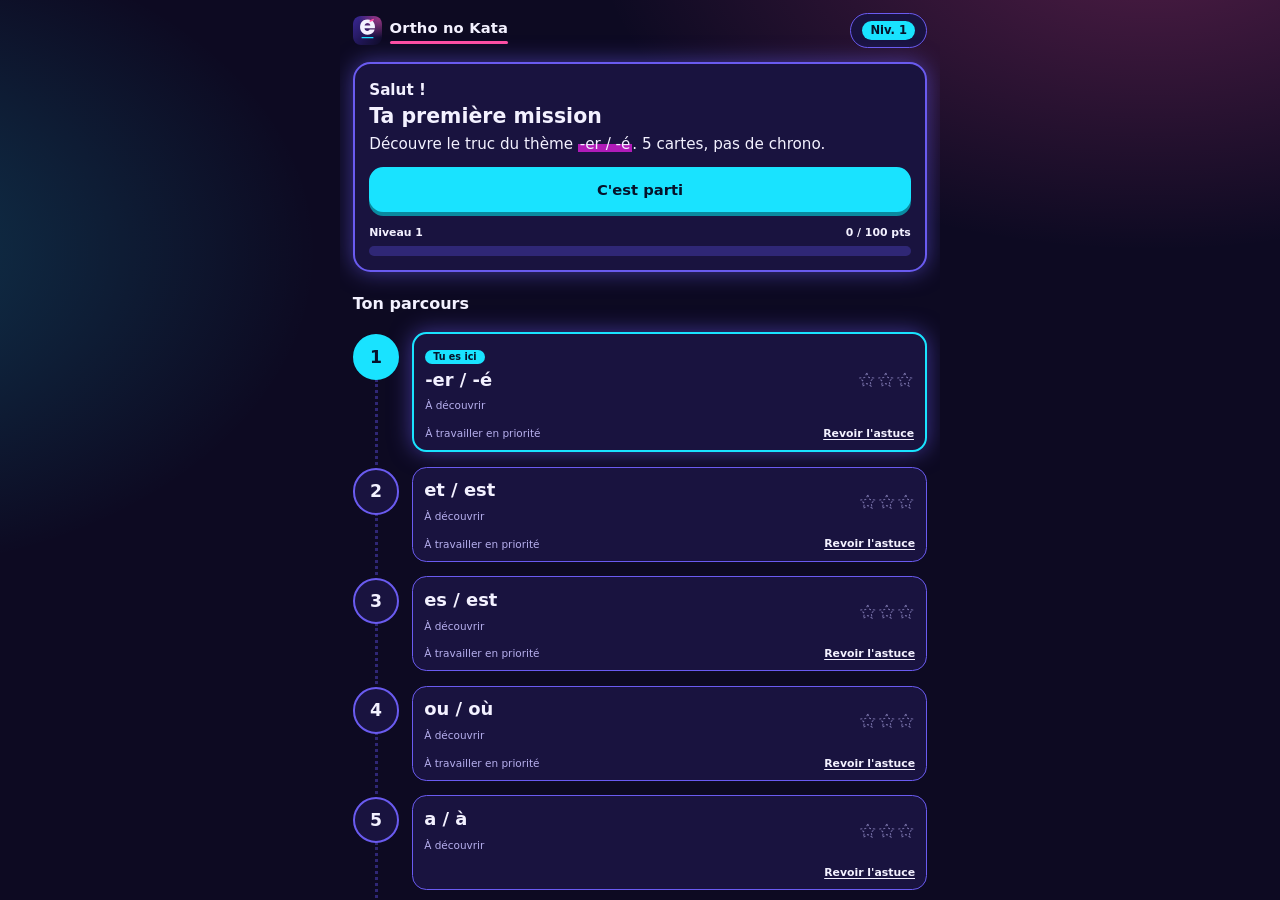
==== commit a748c0a5: "Déploiement depuis ec2259e" ====
--- a/index.html
+++ b/index.html
@@ -11,7 +11,7 @@
   <script src="theme.js"></script>
   <link rel="stylesheet" href="style.css">
 </head>
-<body>
+<body data-zoom-min="0.8">
   <div class="bandeau" id="maj" role="status"><span>Nouvelle version disponible</span><button type="button">Mettre à jour</button></div>
   <main id="app"><p>Chargement…</p></main>
   <script src="dom.js"></script>
@@ -19,6 +19,7 @@
   <script src="rules.js"></script>
   <script src="duel-model.js"></script>
   <script src="menu.js"></script>
+  <script src="fit.js"></script>
   <script src="pwa.js"></script>
 </body>
 </html>
--- a/style.css
+++ b/style.css
@@ -60,10 +60,16 @@
 html { -webkit-text-size-adjust: 100%; }
 body {
   margin: 0; color: var(--encre); font: 19px/1.5 var(--corps);
-  min-height: 100vh; min-height: 100dvh;
+  height: 100vh; height: 100dvh; overflow: hidden;
   background-color: var(--fond); background-image: var(--fond-image); background-attachment: fixed;
 }
-main { max-width: 600px; margin: 0 auto; padding: 18px 16px 56px; }
+/* Une page = un écran : fit.js règle --z pour que tout tienne en hauteur */
+main {
+  --z: 1; zoom: var(--z);
+  display: flex; flex-direction: column;
+  max-width: calc(600px / var(--z)); margin: 0 auto; padding: 14px 16px 16px;
+  height: calc(100vh / var(--z)); height: calc(100dvh / var(--z)); overflow-y: auto;
+}
 h1, h2, h3 { font-family: var(--titre); font-style: var(--titre-style); font-weight: var(--titre-poids); line-height: 1.15; margin: 0; }
 h1 { font-size: 2rem; }
 h2 { font-size: 1.25rem; margin: 28px 0 10px; }
@@ -72,7 +78,9 @@
 .discret { color: var(--encre-douce); font-size: .88rem; }
 
 .logo { font-family: var(--titre); font-style: var(--titre-style); font-weight: var(--titre-poids); font-size: 1.15rem; letter-spacing: .01em; }
-.logo::after { content: ""; display: block; height: 4px; margin-top: 3px; border-radius: 2px; background: var(--tampon); }
+.logo { display: inline-flex; align-items: center; gap: 10px; }
+.logo img { display: block; border-radius: 10px; }
+.logo-nom::after { content: ""; display: block; height: 4px; margin-top: 3px; border-radius: 2px; background: var(--tampon); }
 .haut { display: flex; align-items: center; justify-content: space-between; gap: 12px; min-height: 48px; }
 .pastille {
   display: inline-flex; align-items: center; gap: 10px; text-decoration: none; background: var(--papier);
@@ -93,7 +101,7 @@
 .bouton.petit { min-height: 44px; padding: 6px 14px; font-size: .9rem; border-width: 2px; }
 .bouton.actif { background: var(--accent); color: var(--accent-texte); border-color: var(--accent); }
 .bouton:focus-visible, a:focus-visible, button:focus-visible, input:focus-visible { outline: 4px solid var(--etoile); outline-offset: 3px; }
-.actions { display: grid; gap: 12px; margin-top: 18px; }
+.actions { display: grid; gap: 12px; margin-top: auto; padding-top: 18px; flex: none; }
 
 /* Accueil : la mission du jour */
 .mission { margin-top: 16px; background: var(--papier); border: var(--epais) solid var(--bord); border-radius: calc(var(--rayon) + 4px); padding: 18px; box-shadow: var(--ombre-carte); }
@@ -247,7 +255,7 @@
 .vide { background: var(--papier); padding: 10px 14px; border-radius: var(--rayon); border: 2px dashed var(--encre-douce); }
 
 /* Bandeau de mise à jour */
-.bandeau { position: sticky; top: 0; z-index: 5; display: none; gap: 12px; align-items: center; justify-content: space-between; background: var(--accent); color: var(--accent-texte); padding: 10px 16px; font-size: .9rem; font-weight: 700; }
+.bandeau { position: fixed; top: 0; left: 0; right: 0; z-index: 5; display: none; gap: 12px; align-items: center; justify-content: space-between; background: var(--accent); color: var(--accent-texte); padding: 10px 16px; font-size: .9rem; font-weight: 700; }
 .bandeau.visible { display: flex; }
 .bandeau button { min-height: 40px; padding: 6px 14px; background: var(--papier); color: var(--encre); border: 0; border-radius: 10px; font-weight: 700; }
 
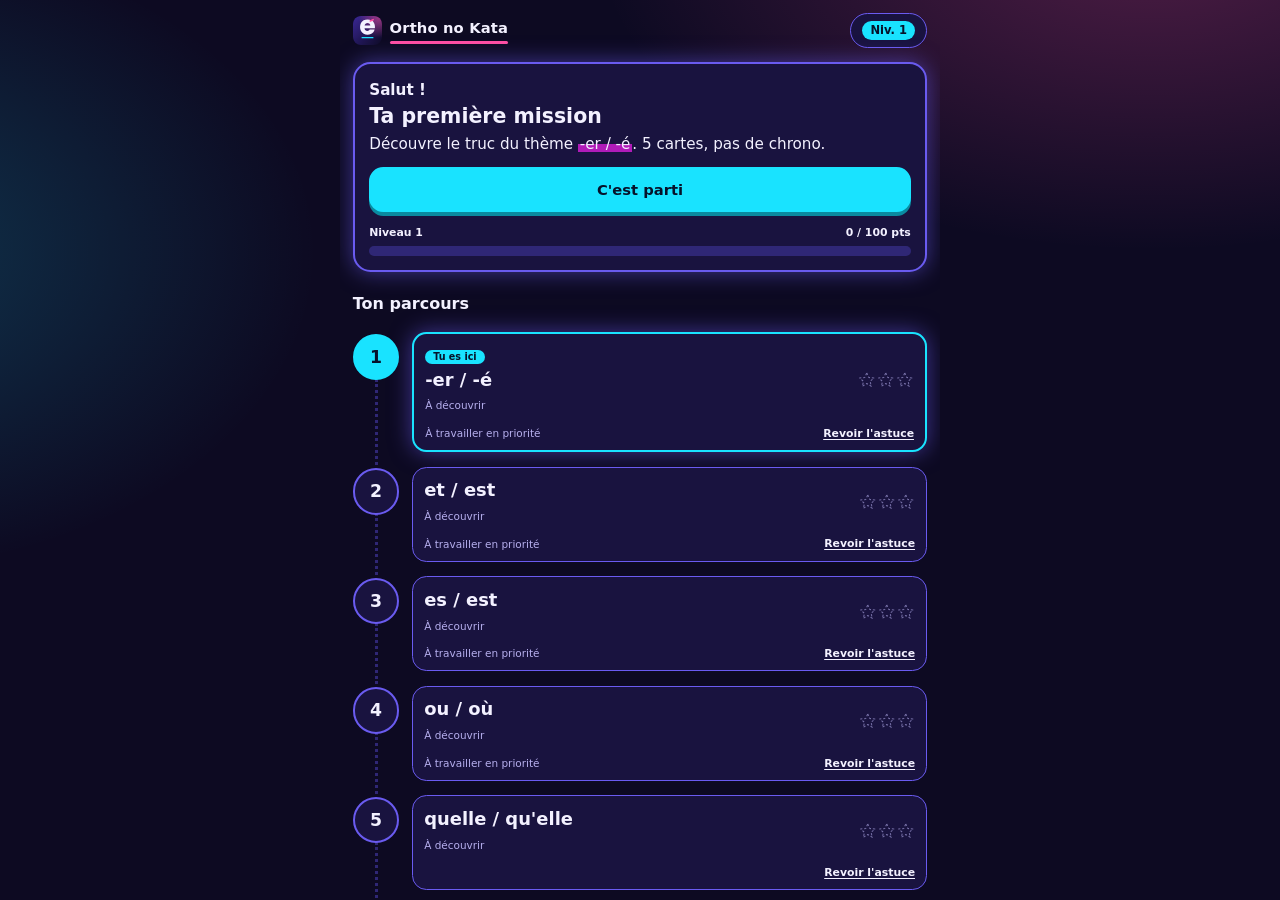
==== commit 718e5fb9: "Déploiement depuis 7ddd519" ====
--- a/index.html
+++ b/index.html
@@ -18,6 +18,7 @@
   <script src="shared.js"></script>
   <script src="rules.js"></script>
   <script src="duel-model.js"></script>
+  <script src="mots-model.js"></script>
   <script src="menu.js"></script>
   <script src="fit.js"></script>
   <script src="pwa.js"></script>
--- a/style.css
+++ b/style.css
@@ -91,6 +91,7 @@
 /* Boutons */
 button, .bouton { font: inherit; cursor: pointer; color: var(--encre); -webkit-tap-highlight-color: transparent; }
 .bouton, button.bouton {
+  gap: 8px;
   display: inline-flex; align-items: center; justify-content: center; text-align: center; text-decoration: none;
   min-height: 56px; padding: 12px 20px; border: var(--epais) solid var(--bord); border-radius: var(--rayon); background: var(--papier);
   font-weight: 700; font-family: var(--titre); font-style: var(--titre-style);
@@ -196,6 +197,19 @@
 .etape .choix .bouton { font-size: 1.15rem; }
 .verdict-agir { margin-top: 14px; }
 
+/* Les mots */
+.carte-mot { margin-top: 12px; flex: 1; display: flex; flex-direction: column; align-items: center; justify-content: center; gap: 18px; text-align: center; background: var(--papier); border: var(--epais) solid var(--bord); border-radius: calc(var(--rayon) + 2px); padding: 20px 14px; box-shadow: var(--ombre-carte); }
+.groupe-mot { color: var(--accent); font-weight: 800; font-size: .95rem; }
+.mot-grand { font-family: var(--titre); font-style: var(--titre-style); font-weight: var(--titre-poids); font-size: 3.4rem; line-height: 1.15; overflow-wrap: anywhere; }
+.dictee { margin-top: 14px; display: grid; gap: 10px; }
+.bouton.ecouter { min-height: 84px; font-size: 1.4rem; width: 100%; }
+.saisie { font-family: var(--titre); font-weight: 800; font-size: 2rem; text-align: center; min-height: 64px; }
+.mot-verifie { font-family: var(--titre); font-weight: 800; font-size: 2rem; margin: 2px 0 8px; overflow-wrap: anywhere; }
+.l-faux { color: var(--rouge); text-decoration: underline wavy; text-underline-offset: 5px; }
+.l-manque { color: var(--vert); text-decoration: underline; text-decoration-thickness: 4px; text-underline-offset: 5px; }
+.bouton:disabled { opacity: .45; cursor: default; }
+.noeud-mots { margin-top: 18px; }
+
 /* Jeu */
 .progres { display: flex; align-items: center; gap: 6px; margin: 4px 0 2px; }
 .progres i { width: 16px; height: 16px; border-radius: 50%; border: 2px solid var(--bord); }
